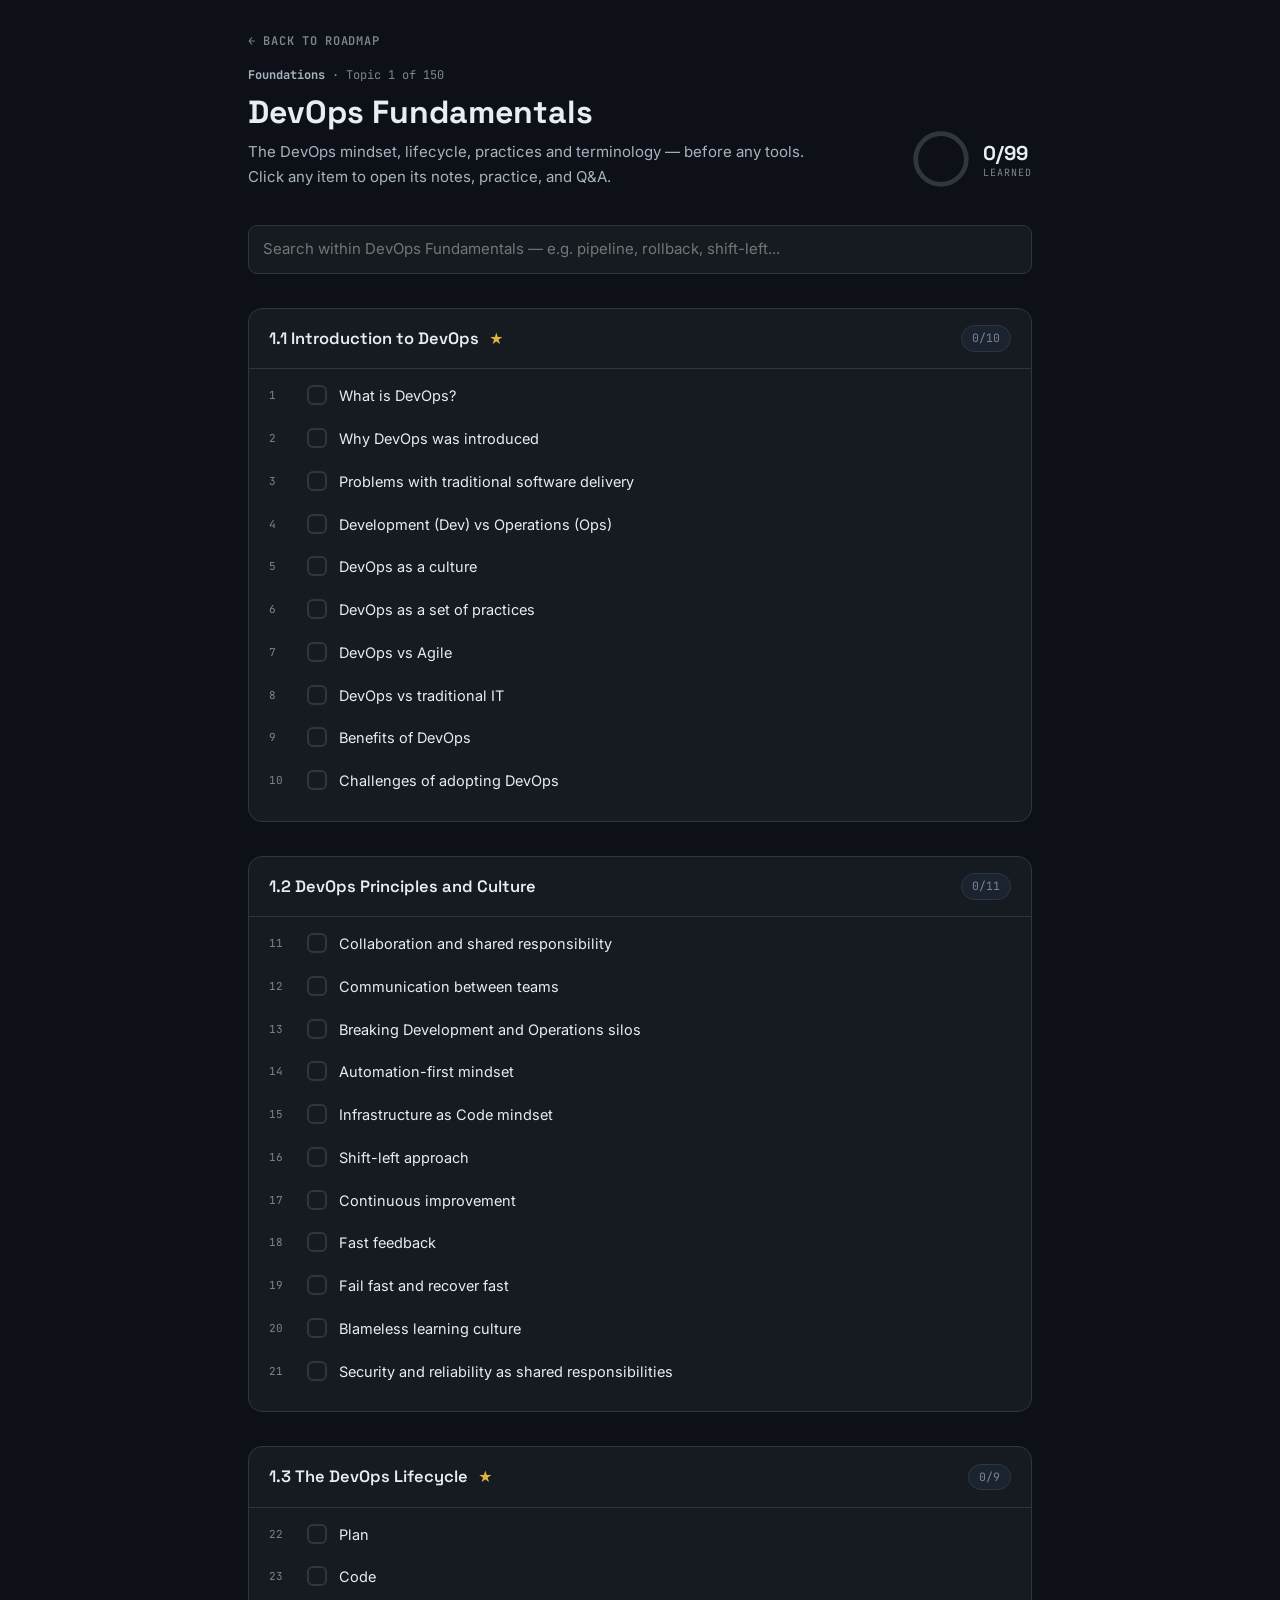
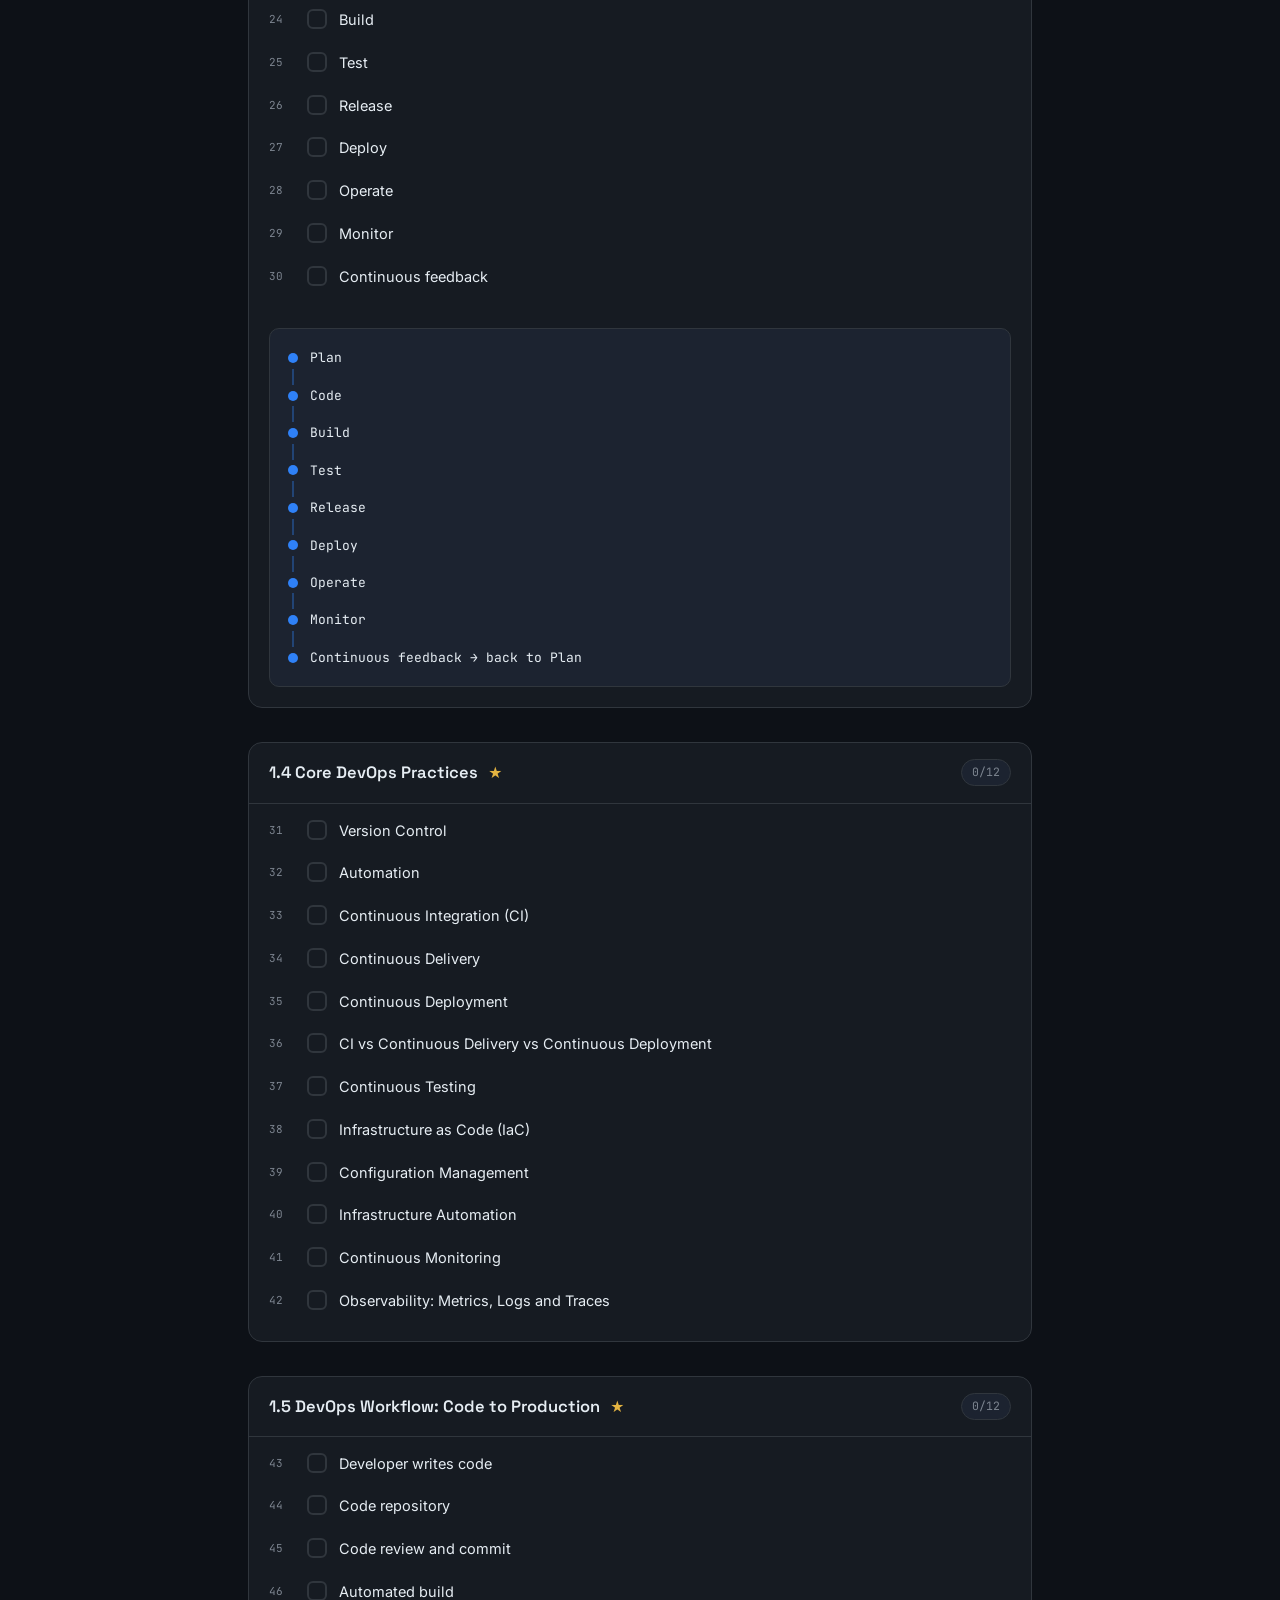
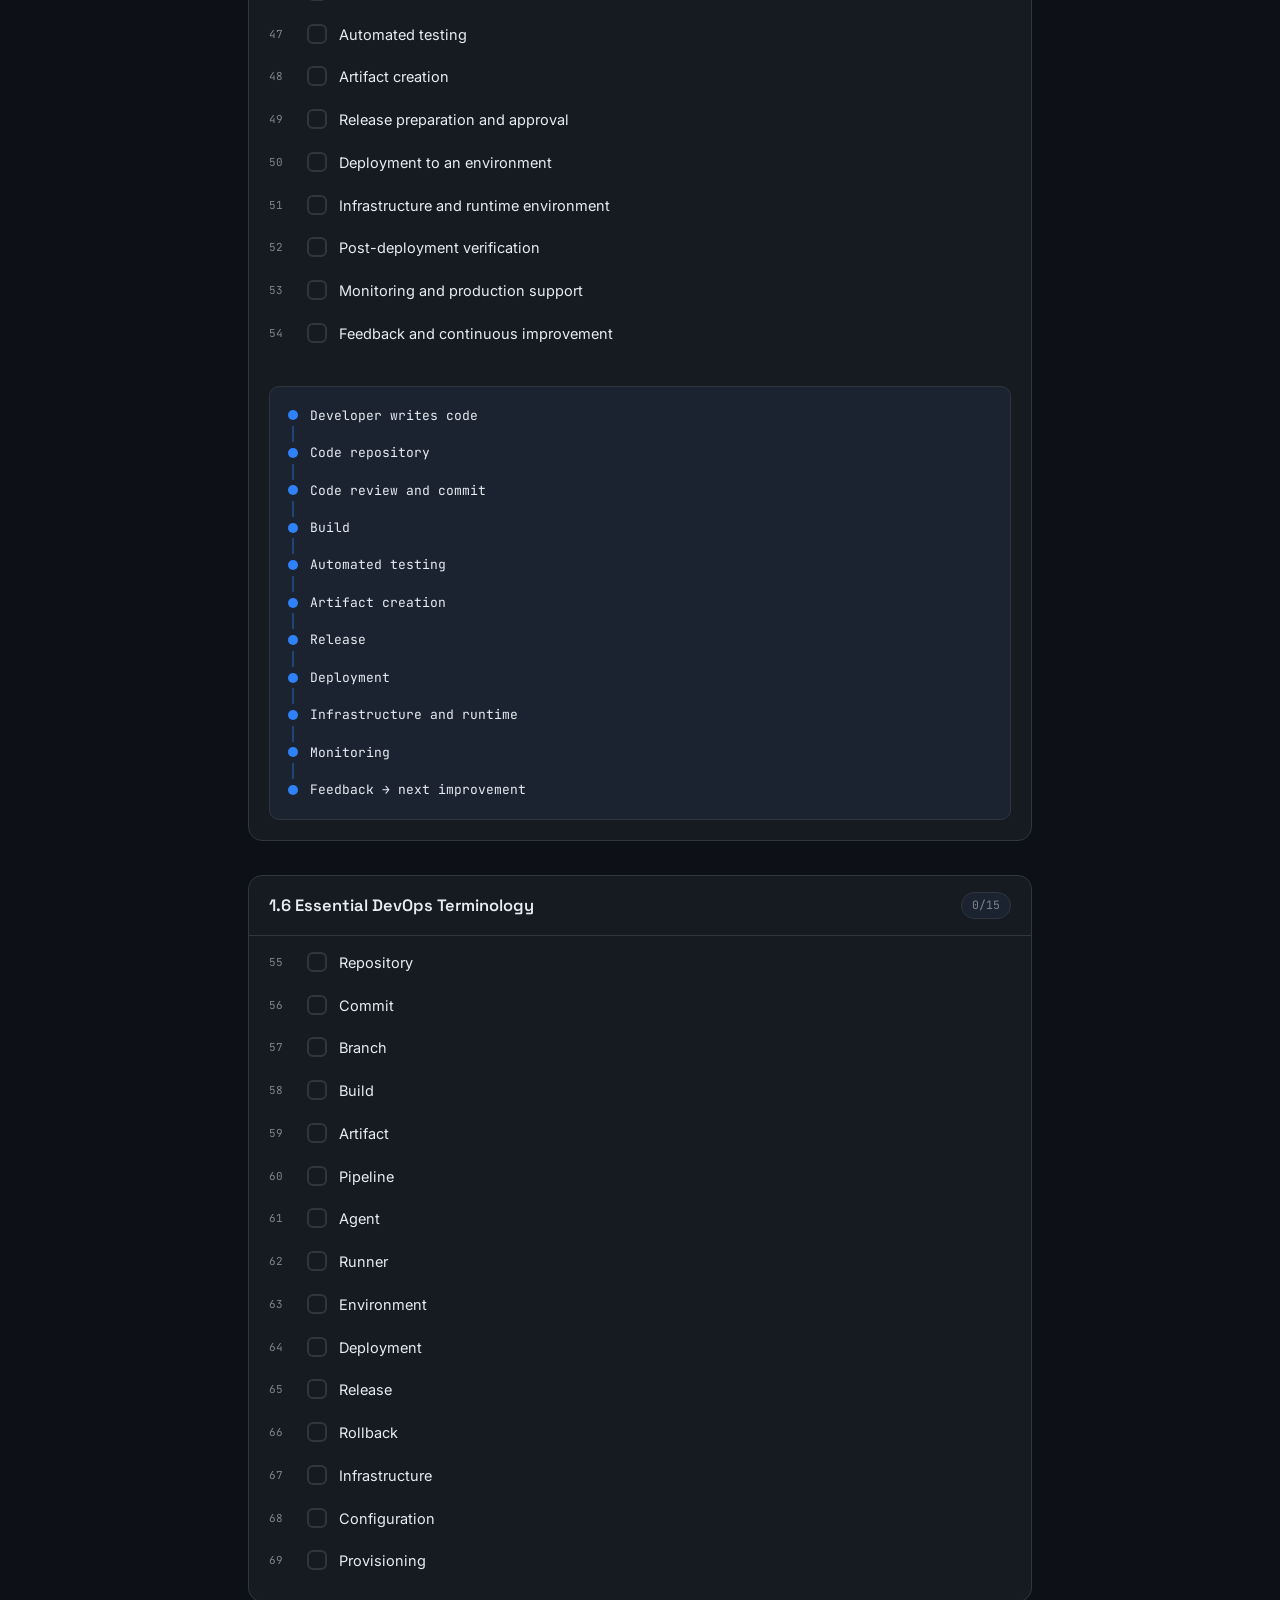
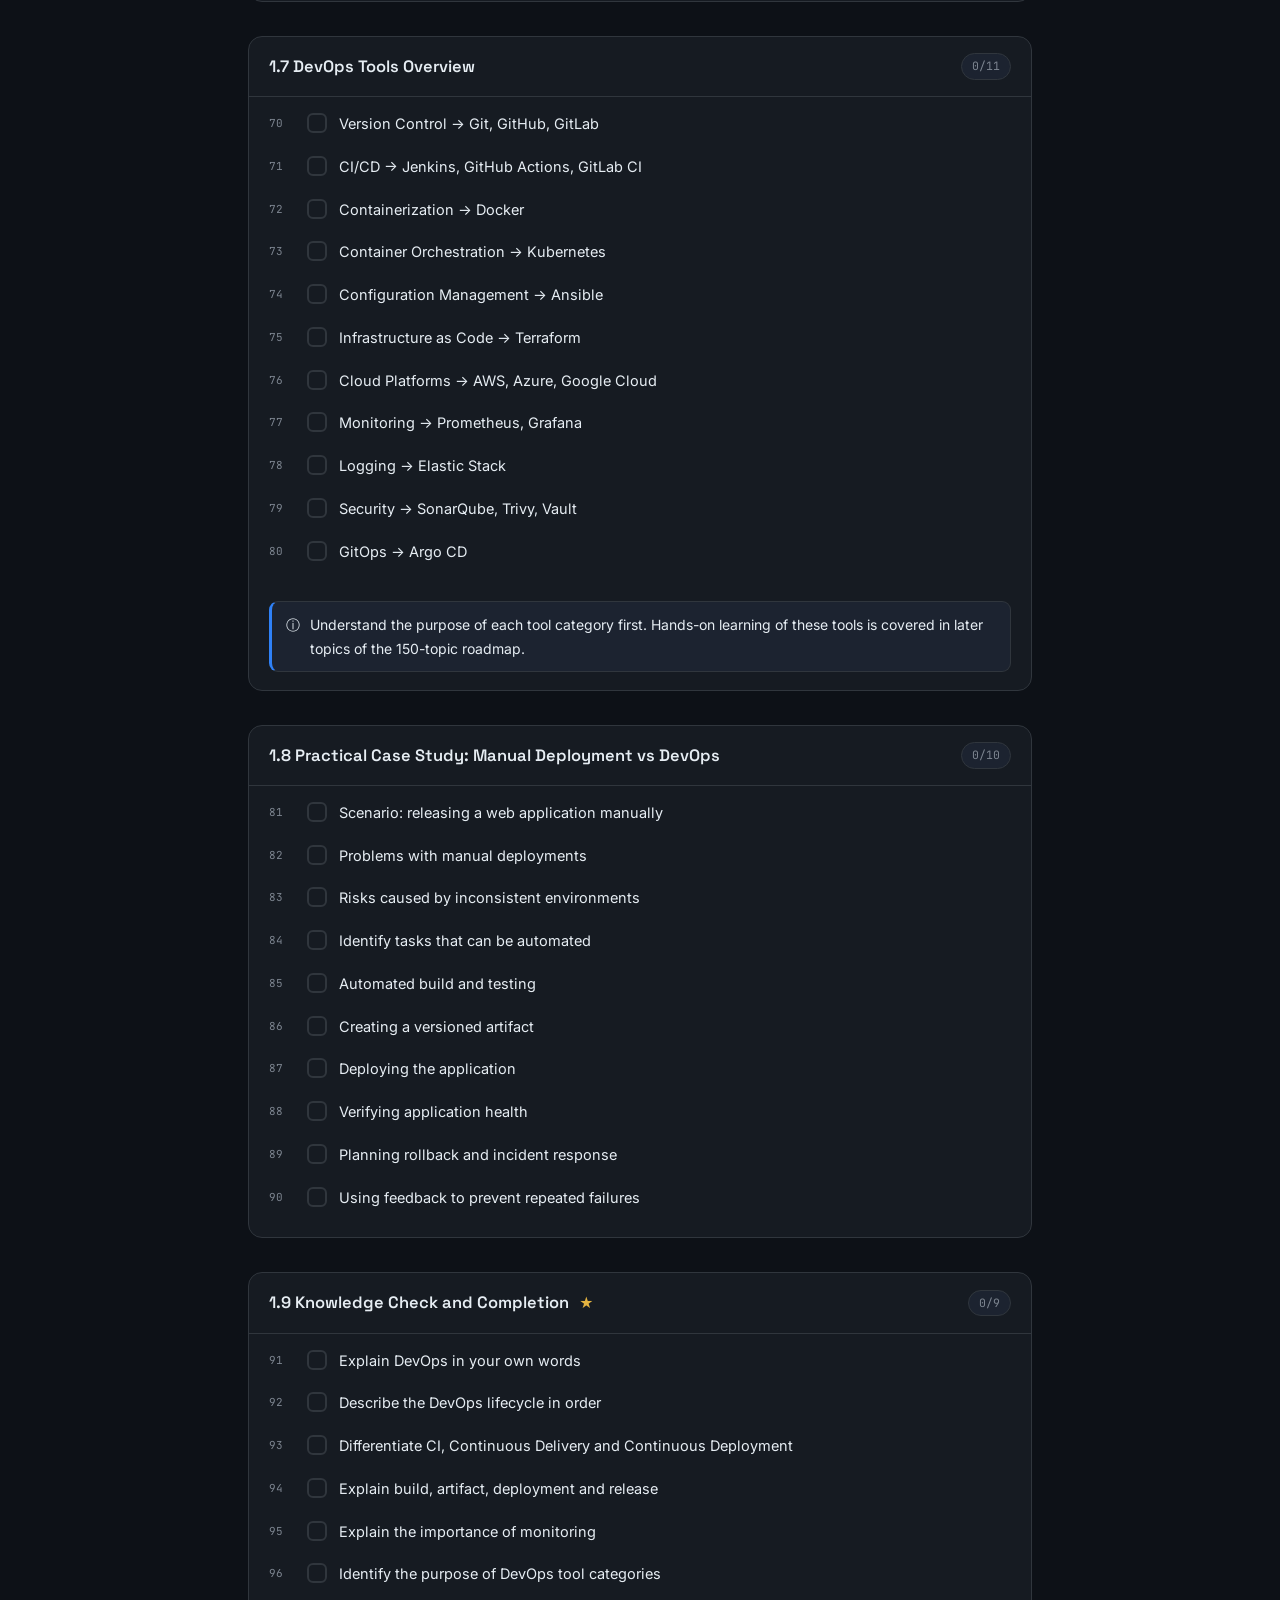
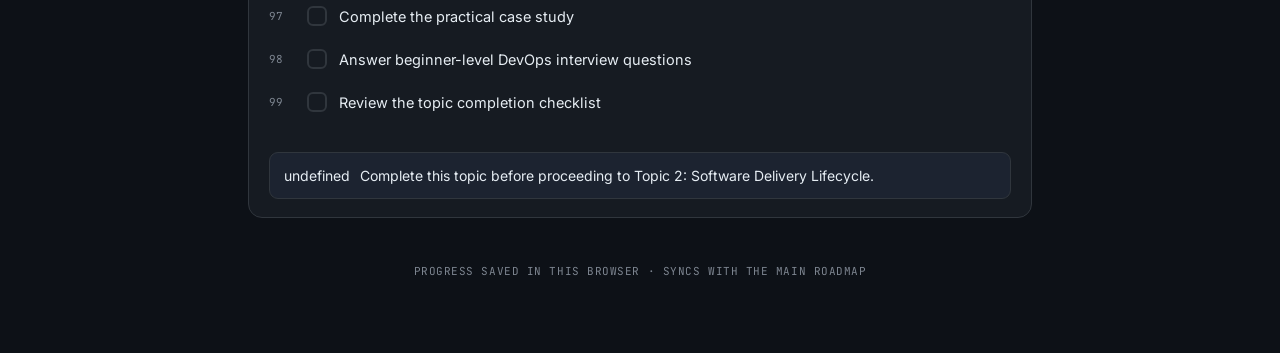
==== topics/001-devops-fundamentals/001-devops-fundamentals.html @ d0e3f4d6 "Intial design of devops" ====
<!DOCTYPE html>
<html lang="en">
<head>
<meta charset="UTF-8" />
<meta name="viewport" content="width=device-width, initial-scale=1.0" />
<title>DevOps Fundamentals — DevOps Roadmap</title>
<link href="https://fonts.googleapis.com/css2?family=Space+Grotesk:wght@500;600;700&family=Inter:wght@400;500;600&family=JetBrains+Mono:wght@400;500;600&display=swap" rel="stylesheet">
<link rel="stylesheet" href="../../assets/style.css">
<style>
  :root{ --ring-color:#2F81F7; --tc:#2F81F7; }
  body{ background:radial-gradient(ellipse 900px 500px at 15% -10%, rgba(47,129,247,0.08), transparent), var(--bg); }
  .hero{display:flex; justify-content:space-between; align-items:flex-end; gap:20px; flex-wrap:wrap; margin-bottom:8px;}
  .section{margin-top:34px; border:1px solid var(--border); border-radius:14px; background:var(--surface); overflow:hidden;}
  .section.hidden{display:none;}
  .section-head{display:flex; align-items:center; gap:10px; padding:16px 20px; border-bottom:1px solid var(--border); flex-wrap:wrap;}
  .section-title{font-family:'Space Grotesk',sans-serif; font-weight:600; font-size:16.5px;}
  .star{color:#E3B341; font-size:14px;}
  .section-count{margin-left:auto; font-family:'JetBrains Mono',monospace; font-size:11.5px; color:var(--text-faint); background:var(--surface-2); border:1px solid var(--border); border-radius:20px; padding:3px 10px;}
  .group-tag{font-family:'JetBrains Mono',monospace; font-size:10.5px; color:#0D1117; background:var(--tc); border-radius:5px; padding:2px 7px; letter-spacing:.05em;}
  .section .note, .section .cmdbox, .section .workflow{margin-left:20px; margin-right:20px;}
  .items{padding:6px 8px 16px;}
  .item{display:flex; align-items:flex-start; gap:12px; padding:9px 12px; border-radius:9px; transition:background .12s;}
  .item:hover{background:var(--surface-2);}
  .check{width:20px; height:20px; border-radius:6px; border:2px solid var(--border); flex-shrink:0; margin-top:1px; display:flex; align-items:center; justify-content:center; font-size:12px; color:var(--bg); cursor:pointer; transition:all .15s;}
  .item.done .check{background:var(--tc); border-color:var(--tc);}
  .item-num{font-family:'JetBrains Mono',monospace; font-size:11px; color:var(--text-faint); flex-shrink:0; width:26px; margin-top:2px;}
  .item-body{flex:1; min-width:0;}
  a.item-text{font-size:14.5px; color:var(--text); transition:color .15s;}
  a.item-text:hover{color:var(--tc);}
  .item.done .item-text{color:var(--text-dim);}
  .item-tags{display:flex; flex-wrap:wrap; gap:6px; margin-top:6px;}
  .item-tag{font-family:'JetBrains Mono',monospace; font-size:10.5px; color:var(--text-faint); background:var(--surface-2); border:1px solid var(--border); border-radius:5px; padding:2px 7px;}
  .opt-tag{font-family:'JetBrains Mono',monospace; font-size:10px; color:var(--text-faint); border:1px solid var(--border); border-radius:5px; padding:1px 6px; margin-left:6px;}
  .item.item-hidden{display:none;}
  .workflow{padding:18px; background:var(--surface-2); border:1px solid var(--border); border-radius:10px; margin-top:14px; margin-bottom:18px;}
  .wf-step{display:flex; align-items:center; gap:12px;}
  .wf-dot{width:10px; height:10px; border-radius:50%; background:var(--tc); flex-shrink:0;}
  .wf-text{font-family:'JetBrains Mono',monospace; font-size:13px;}
  .wf-line{width:2px; height:16px; background:var(--tc); opacity:.35; margin-left:4px;}
</style>
</head>
<body>
<div class="wrap narrow">
  <a class="back" href="../../index.html">&larr; BACK TO ROADMAP</a>
  <p class="crumb"><b>Foundations</b> &middot; Topic 1 of 150</p>
  <div class="hero">
    <div>
      <h1>DevOps Fundamentals</h1>
      <p class="sub">The DevOps mindset, lifecycle, practices and terminology — before any tools. Click any item to open its notes, practice, and Q&amp;A.</p>
    </div>
    <div class="ring-wrap">
      <svg class="ring" width="60" height="60" viewBox="0 0 64 64">
        <circle class="ring-track" cx="32" cy="32" r="27"></circle>
        <circle id="ringFill" class="ring-fill" cx="32" cy="32" r="27"></circle>
      </svg>
      <div><div class="ring-num" id="progressNum">0/110</div><div class="ring-label">LEARNED</div></div>
    </div>
  </div>
  <input class="search" id="search" type="text" placeholder="Search within DevOps Fundamentals — e.g. pipeline, rollback, shift-left..." style="margin-top:28px;" />
  <div id="sections"></div>
  <div class="footer"><span class="footer-note">PROGRESS SAVED IN THIS BROWSER &middot; SYNCS WITH THE MAIN ROADMAP</span></div>
</div>
<script src="../../assets/common.js"></script>
<script>
const TOPIC_ID = 1;                          // = topic number on the main roadmap
const CONTENT_SLUG = '001-devops-fundamentals'; // = content/<slug>.json, used for item.html links
const ITEMS_KEY = deTopicItemsKey(TOPIC_ID);

const SECTIONS = [
  {
    title: "1.1 Introduction to DevOps",
    items: [
      { t: "What is DevOps?" },
      { t: "Why DevOps was introduced" },
      { t: "Problems with traditional software delivery" },
      { t: "Development (Dev) vs Operations (Ops)" },
      { t: "DevOps as a culture" },
      { t: "DevOps as a set of practices" },
      { t: "DevOps vs Agile" },
      { t: "DevOps vs traditional IT" },
      { t: "Benefits of DevOps" },
      { t: "Challenges of adopting DevOps" }
    ],
    important: true
  },
  {
    title: "1.2 DevOps Principles and Culture",
    items: [
      { t: "Collaboration and shared responsibility" },
      { t: "Communication between teams" },
      { t: "Breaking Development and Operations silos" },
      { t: "Automation-first mindset" },
      { t: "Infrastructure as Code mindset" },
      { t: "Shift-left approach" },
      { t: "Continuous improvement" },
      { t: "Fast feedback" },
      { t: "Fail fast and recover fast" },
      { t: "Blameless learning culture" },
      { t: "Security and reliability as shared responsibilities" }
    ]
  },
  {
    title: "1.3 The DevOps Lifecycle",
    items: [
      { t: "Plan" },
      { t: "Code" },
      { t: "Build" },
      { t: "Test" },
      { t: "Release" },
      { t: "Deploy" },
      { t: "Operate" },
      { t: "Monitor" },
      { t: "Continuous feedback" }
    ],
    important: true,
    workflow: [
      "Plan",
      "Code",
      "Build",
      "Test",
      "Release",
      "Deploy",
      "Operate",
      "Monitor",
      "Continuous feedback → back to Plan"
    ]
  },
  {
    title: "1.4 Core DevOps Practices",
    items: [
      { t: "Version Control" },
      { t: "Automation" },
      { t: "Continuous Integration (CI)" },
      { t: "Continuous Delivery" },
      { t: "Continuous Deployment" },
      { t: "CI vs Continuous Delivery vs Continuous Deployment" },
      { t: "Continuous Testing" },
      { t: "Infrastructure as Code (IaC)" },
      { t: "Configuration Management" },
      { t: "Infrastructure Automation" },
      { t: "Continuous Monitoring" },
      { t: "Observability: Metrics, Logs and Traces" }
    ],
    important: true
  },
  {
    title: "1.5 DevOps Workflow: Code to Production",
    items: [
      { t: "Developer writes code" },
      { t: "Code repository" },
      { t: "Code review and commit" },
      { t: "Automated build" },
      { t: "Automated testing" },
      { t: "Artifact creation" },
      { t: "Release preparation and approval" },
      { t: "Deployment to an environment" },
      { t: "Infrastructure and runtime environment" },
      { t: "Post-deployment verification" },
      { t: "Monitoring and production support" },
      { t: "Feedback and continuous improvement" }
    ],
    important: true,
    workflow: [
      "Developer writes code",
      "Code repository",
      "Code review and commit",
      "Build",
      "Automated testing",
      "Artifact creation",
      "Release",
      "Deployment",
      "Infrastructure and runtime",
      "Monitoring",
      "Feedback → next improvement"
    ]
  },
  {
    title: "1.6 Essential DevOps Terminology",
    items: [
      { t: "Repository" },
      { t: "Commit" },
      { t: "Branch" },
      { t: "Build" },
      { t: "Artifact" },
      { t: "Pipeline" },
      { t: "Agent" },
      { t: "Runner" },
      { t: "Environment" },
      { t: "Deployment" },
      { t: "Release" },
      { t: "Rollback" },
      { t: "Infrastructure" },
      { t: "Configuration" },
      { t: "Provisioning" }
    ]
  },
  {
    title: "1.7 DevOps Tools Overview",
    items: [
      { t: "Version Control → Git, GitHub, GitLab" },
      { t: "CI/CD → Jenkins, GitHub Actions, GitLab CI" },
      { t: "Containerization → Docker" },
      { t: "Container Orchestration → Kubernetes" },
      { t: "Configuration Management → Ansible" },
      { t: "Infrastructure as Code → Terraform" },
      { t: "Cloud Platforms → AWS, Azure, Google Cloud" },
      { t: "Monitoring → Prometheus, Grafana" },
      { t: "Logging → Elastic Stack" },
      { t: "Security → SonarQube, Trivy, Vault" },
      { t: "GitOps → Argo CD" }
    ],
    note: {
      type: "info",
      text: "Understand the purpose of each tool category first. Hands-on learning of these tools is covered in later topics of the 150-topic roadmap."
    }
  },
  {
    title: "1.8 Practical Case Study: Manual Deployment vs DevOps",
    items: [
      { t: "Scenario: releasing a web application manually" },
      { t: "Problems with manual deployments" },
      { t: "Risks caused by inconsistent environments" },
      { t: "Identify tasks that can be automated" },
      { t: "Automated build and testing" },
      { t: "Creating a versioned artifact" },
      { t: "Deploying the application" },
      { t: "Verifying application health" },
      { t: "Planning rollback and incident response" },
      { t: "Using feedback to prevent repeated failures" }
    ]
  },
  {
    title: "1.9 Knowledge Check and Completion",
    items: [
      { t: "Explain DevOps in your own words" },
      { t: "Describe the DevOps lifecycle in order" },
      { t: "Differentiate CI, Continuous Delivery and Continuous Deployment" },
      { t: "Explain build, artifact, deployment and release" },
      { t: "Explain the importance of monitoring" },
      { t: "Identify the purpose of DevOps tool categories" },
      { t: "Complete the practical case study" },
      { t: "Answer beginner-level DevOps interview questions" },
      { t: "Review the topic completion checklist" }
    ],
    important: true,
    note: {
      type: "success",
      text: "Complete this topic before proceeding to Topic 2: Software Delivery Lifecycle."
    }
  }
];

// global sequential numbering — this n is what item.html?n= and content JSON "n" refer to
let counter = 0;
SECTIONS.forEach(sec => sec.items.forEach(it => { counter++; it.n = counter; }));
const TOTAL = counter;

let progress = deReadStore(ITEMS_KEY);
let query = '';
const NOTE_ICON = {info:'\u24D8', practice:'\u2605', warning:'\u26A0'};

function render(){
  const root = document.getElementById('sections');
  root.innerHTML = '';
  const q = query.trim().toLowerCase();
  SECTIONS.forEach(sec=>{
    const doneCount = sec.items.filter(it=>progress[it.n]).length;
    const match = it => !q || it.t.toLowerCase().includes(q) || (it.tags||[]).some(tg=>tg.toLowerCase().includes(q));
    const secEl = document.createElement('div');
    secEl.className = 'section' + (sec.items.some(match) ? '' : ' hidden');
    secEl.innerHTML = `<div class="section-head">
        <span class="section-title">${sec.title}</span>
        ${sec.important ? '<span class="star" title="Very important">&#9733;</span>' : ''}
        ${sec.group ? `<span class="group-tag">${sec.group}</span>` : ''}
        <span class="section-count">${doneCount}/${sec.items.length}</span></div>`;
    if(sec.intro) secEl.innerHTML += `<div class="note note-${sec.intro.type}"><span>${NOTE_ICON[sec.intro.type]}</span><span>${sec.intro.text}</span></div>`;
    const wrap = document.createElement('div'); wrap.className = 'items';
    sec.items.forEach(it=>{
      const isDone = !!progress[it.n];
      const row = document.createElement('div');
      row.className = 'item' + (isDone?' done':'') + (match(it)?'':' item-hidden');
      row.innerHTML = `<span class="item-num">${it.n}</span>
        <span class="check" data-n="${it.n}">${isDone?'\u2713':''}</span>
        <span class="item-body">
          <a class="item-text" href="../../item.html?topic=${CONTENT_SLUG}&n=${it.n}">${it.t}${it.optional?'<span class="opt-tag">optional</span>':''}<span class="item-arrow">&rarr;</span></a>
          ${it.tags ? `<div class="item-tags">${it.tags.map(tg=>`<span class="item-tag">${tg}</span>`).join('')}</div>` : ''}
        </span>`;
      row.querySelector('.check').addEventListener('click', ()=>toggleItem(it.n));
      wrap.appendChild(row);
    });
    secEl.appendChild(wrap);
    if(sec.commands){
      const box = document.createElement('div'); box.className = 'cmdbox';
      box.innerHTML = `<div class="cmdbox-head"><span class="cmdbox-label">Commands</span><button class="copy-btn">Copy</button></div><pre>${sec.commands.join('\n')}</pre>`;
      box.querySelector('.copy-btn').addEventListener('click', e=>{
        navigator.clipboard.writeText(sec.commands.join('\n')).then(()=>{ e.target.textContent='Copied'; setTimeout(()=>e.target.textContent='Copy',1400); }).catch(()=>{});
      });
      secEl.appendChild(box);
    }
    if(sec.workflow){
      const wf = document.createElement('div'); wf.className = 'workflow';
      wf.innerHTML = sec.workflow.map((s,i)=>`<div class="wf-step"><span class="wf-dot"></span><span class="wf-text">${s}</span></div>${i<sec.workflow.length-1?'<div class="wf-line"></div>':''}`).join('');
      secEl.appendChild(wf);
    }
    if(sec.note){
      const n = document.createElement('div'); n.className = `note note-${sec.note.type}`;
      n.innerHTML = `<span>${NOTE_ICON[sec.note.type]}</span><span>${sec.note.text}</span>`;
      n.style.marginBottom = '18px'; secEl.appendChild(n);
    } else secEl.style.paddingBottom = '2px';
    root.appendChild(secEl);
  });
  updateRing();
}
function updateRing(){
  const done = Object.keys(progress).filter(k=>progress[k]).length;
  document.getElementById('progressNum').textContent = `${done}/${TOTAL}`;
  deUpdateRing(document.getElementById('ringFill'), done, TOTAL);
}
function toggleItem(n){
  if(progress[n]) delete progress[n]; else progress[n] = true;
  deWriteStore(ITEMS_KEY, progress);
  deSyncTopicToRoadmap(TOPIC_ID, TOTAL);
  render();
}
document.getElementById('search').addEventListener('input', e=>{ query = e.target.value; render(); });
// refresh when coming back from an item page
window.addEventListener('focus', ()=>{ progress = deReadStore(ITEMS_KEY); render(); });
window.addEventListener('pageshow', ()=>{ progress = deReadStore(ITEMS_KEY); render(); });
render();
</script>
</body>
</html>
---- assets/style.css ----
:root{--bg:#0d1117;--surface:#161b22;--surface-2:#1c2330;--border:#30363d;--text:#e6edf3;--text-dim:#a8b3c0;--text-faint:#7d8590;--accent:#2f81f7;--ok:#3fb950;--ring-color:#2f81f7;--mono:'JetBrains Mono',ui-monospace,Consolas,monospace;--head:'Space Grotesk',system-ui,sans-serif}
*{box-sizing:border-box}
body{margin:0;background:var(--bg);color:var(--text);font:15px/1.65 Inter,system-ui,-apple-system,"Segoe UI",sans-serif}
a{color:var(--accent);text-decoration:none}
a:focus-visible,button:focus-visible,input:focus-visible{outline:2px solid var(--accent);outline-offset:2px}
.wrap{max-width:1000px;margin:0 auto;padding:28px 18px 70px}.wrap.narrow{max-width:820px}
.back{font:600 12px var(--mono);letter-spacing:.06em;color:var(--text-faint)}.back:hover{color:var(--text)}
.crumb{font:12px var(--mono);color:var(--text-faint);margin:14px 0 6px}.crumb b{color:var(--text-dim)}
h1{font:700 2rem var(--head);margin:.1em 0 .25em}
h3{font:600 1.1rem var(--head);margin:1.8em 0 .5em}
.sub{color:var(--text-dim);max-width:560px;margin:0}.muted{color:var(--text-dim)}
.ring-wrap{display:flex;align-items:center;gap:12px}.ring{transform:rotate(-90deg)}
.ring-track{fill:none;stroke:var(--border);stroke-width:5}
.ring-fill{fill:none;stroke:var(--ring-color);stroke-width:5;stroke-linecap:round;transition:stroke-dashoffset .4s}
.ring-num{font:700 20px var(--head)}.ring-label{font:10px var(--mono);letter-spacing:.1em;color:var(--text-faint)}
.search,.tools input{width:100%;font:inherit;padding:11px 14px;border-radius:9px;border:1px solid var(--border);background:var(--surface);color:var(--text)}
.note{display:flex;gap:10px;padding:11px 14px;border-radius:9px;border:1px solid var(--border);background:var(--surface-2);margin-top:12px;font-size:14px}
.note-info{border-left:3px solid var(--accent)}.note-practice{border-left:3px solid #e3b341}.note-warning{border-left:3px solid #f85149}
.cmdbox{margin-top:14px;margin-bottom:18px;border:1px solid var(--border);border-radius:10px;overflow:hidden}
.cmdbox-head{display:flex;justify-content:space-between;align-items:center;padding:7px 12px;background:var(--surface-2)}
.cmdbox-label{font:11px var(--mono);letter-spacing:.08em;text-transform:uppercase;color:var(--text-faint)}
.cmdbox pre{margin:0;padding:12px 14px;overflow-x:auto;font:13px var(--mono);background:#0a0e13}
.copy-btn,button,.btn{font:inherit;cursor:pointer;padding:6px 14px;border-radius:6px;border:1px solid var(--border);background:var(--surface);color:var(--text)}
.copy-btn{font-size:12px;padding:3px 10px}
button.primary{background:#238636;border-color:#2ea043;color:#fff;padding:9px 18px}
button.primary.is-done{background:var(--surface);border-color:var(--ok);color:var(--ok)}
.btn{display:inline-block;color:var(--text)}.btn[hidden]{display:none}
.footer{margin-top:40px;text-align:center}.footer-note{font:11px var(--mono);color:var(--text-faint);letter-spacing:.05em}
.item-arrow{opacity:0;margin-left:6px;transition:opacity .15s}.item:hover .item-arrow{opacity:1}
/* item page content */
.item-page h2{font:600 1.15rem var(--head);margin:2em 0 .6em;padding-bottom:.35em;border-bottom:1px solid var(--border)}
.panel{background:var(--surface);border:1px solid var(--border);border-radius:12px;padding:6px 20px 18px}
.definition-box{border-left:3px solid var(--accent);background:var(--surface-2);padding:12px 16px;border-radius:0 9px 9px 0;margin:14px 0}
.diagram,.code-block{margin:14px 0;border:1px solid var(--border);border-radius:9px;background:#0a0e13;overflow-x:auto}
.diagram pre,.code-block pre{margin:0;padding:14px 16px;font:13px/1.55 var(--mono)}
.diagram{border-style:dashed}
code{font:.9em var(--mono);background:var(--surface-2);padding:1px 5px;border-radius:4px}
pre code{background:none;padding:0}
table{border-collapse:collapse;display:block;overflow-x:auto;margin:14px 0;max-width:100%}
th,td{border:1px solid var(--border);padding:8px 12px;text-align:left;vertical-align:top}th{background:var(--surface-2)}
.practice-note{margin:16px 0 6px}
.qa{padding:12px 0;border-bottom:1px solid var(--border)}.qa:last-child{border:0}
.qa .q{font-weight:600}.qa .a{color:var(--text-dim);margin-top:4px}
.nav{display:flex;gap:10px;flex-wrap:wrap;margin-top:32px;align-items:center}
/* line map (index) */
.hero small{color:var(--text-faint);letter-spacing:.04em;font-family:var(--mono)}
.score{display:flex;align-items:center;gap:14px;margin:18px 0}.score b{font:700 1.6rem var(--head)}.score .bar{flex:1}
.bar{height:8px;background:var(--border);border-radius:4px;overflow:hidden}.bar>i{display:block;height:100%;background:var(--ok);width:0;transition:width .4s}
.tools{display:flex;gap:8px;flex-wrap:wrap;align-items:center;margin:14px 0}.tools input{flex:1;min-width:180px}.tools button.on{border-color:var(--accent);color:var(--accent)}
.line{margin:30px 0}.line h2{margin:0 0 6px;display:flex;align-items:center;gap:10px;font:600 1.1rem var(--head)}
.line .badge{background:var(--c);color:#0d1117;border-radius:12px;padding:1px 10px;font-size:.78rem;font-weight:700}
.stops{position:relative;list-style:none;margin:0;padding:0}
.stops::before{content:"";position:absolute;left:9px;top:14px;bottom:14px;width:6px;background:var(--c);border-radius:3px}
.stop{position:relative;padding:5px 0 5px 40px}
.stop::before{content:"";position:absolute;left:3px;top:50%;margin-top:-9px;width:18px;height:18px;border-radius:50%;background:var(--bg);border:4px solid var(--c)}
.stop.done::before{background:var(--c)}
.row2{display:flex;justify-content:space-between;gap:12px;padding:8px 12px;border:1px solid transparent;border-radius:8px;color:var(--text)}
a.row2:hover{background:var(--surface);border-color:var(--border)}
.stop.soon .row2{color:var(--text-faint)}.meta{color:var(--text-faint);font-size:.85rem;white-space:nowrap}
.empty{color:var(--text-faint);padding:24px 0}
.foot{display:flex;justify-content:space-between;gap:12px;flex-wrap:wrap;margin-top:40px;color:var(--text-faint);font-size:.85rem}
:root{--bg:#0d1117;--surface:#161b22;--surface-2:#1c2330;--border:#30363d;--text:#e6edf3;--text-dim:#a8b3c0;--text-faint:#7d8590;--accent:#2f81f7;--ok:#3fb950;--ring-color:#2f81f7;--mono:'JetBrains Mono',ui-monospace,Consolas,monospace;--head:'Space Grotesk',system-ui,sans-serif}
*{box-sizing:border-box}
body{margin:0;background:var(--bg);color:var(--text);font:15px/1.65 Inter,system-ui,-apple-system,"Segoe UI",sans-serif}
a{color:var(--accent);text-decoration:none}
a:focus-visible,button:focus-visible,input:focus-visible{outline:2px solid var(--accent);outline-offset:2px}
.wrap{max-width:1000px;margin:0 auto;padding:28px 18px 70px}.wrap.narrow{max-width:820px}
.back{font:600 12px var(--mono);letter-spacing:.06em;color:var(--text-faint)}.back:hover{color:var(--text)}
.crumb{font:12px var(--mono);color:var(--text-faint);margin:14px 0 6px}.crumb b{color:var(--text-dim)}
h1{font:700 2rem var(--head);margin:.1em 0 .25em}
h3{font:600 1.1rem var(--head);margin:1.8em 0 .5em}
.sub{color:var(--text-dim);max-width:560px;margin:0}.muted{color:var(--text-dim)}
.ring-wrap{display:flex;align-items:center;gap:12px}.ring{transform:rotate(-90deg)}
.ring-track{fill:none;stroke:var(--border);stroke-width:5}
.ring-fill{fill:none;stroke:var(--ring-color);stroke-width:5;stroke-linecap:round;transition:stroke-dashoffset .4s}
.ring-num{font:700 20px var(--head)}.ring-label{font:10px var(--mono);letter-spacing:.1em;color:var(--text-faint)}
.search,.tools input{width:100%;font:inherit;padding:11px 14px;border-radius:9px;border:1px solid var(--border);background:var(--surface);color:var(--text)}
.note{display:flex;gap:10px;padding:11px 14px;border-radius:9px;border:1px solid var(--border);background:var(--surface-2);margin-top:12px;font-size:14px}
.note-info{border-left:3px solid var(--accent)}.note-practice{border-left:3px solid #e3b341}.note-warning{border-left:3px solid #f85149}
.cmdbox{margin-top:14px;margin-bottom:18px;border:1px solid var(--border);border-radius:10px;overflow:hidden}
.cmdbox-head{display:flex;justify-content:space-between;align-items:center;padding:7px 12px;background:var(--surface-2)}
.cmdbox-label{font:11px var(--mono);letter-spacing:.08em;text-transform:uppercase;color:var(--text-faint)}
.cmdbox pre{margin:0;padding:12px 14px;overflow-x:auto;font:13px var(--mono);background:#0a0e13}
.copy-btn,button,.btn{font:inherit;cursor:pointer;padding:6px 14px;border-radius:6px;border:1px solid var(--border);background:var(--surface);color:var(--text)}
.copy-btn{font-size:12px;padding:3px 10px}
button.primary{background:#238636;border-color:#2ea043;color:#fff;padding:9px 18px}
button.primary.is-done{background:var(--surface);border-color:var(--ok);color:var(--ok)}
.btn{display:inline-block;color:var(--text)}.btn[hidden]{display:none}
.footer{margin-top:40px;text-align:center}.footer-note{font:11px var(--mono);color:var(--text-faint);letter-spacing:.05em}
.item-arrow{opacity:0;margin-left:6px;transition:opacity .15s}.item:hover .item-arrow{opacity:1}
/* item page content */
.item-page h2{font:600 1.15rem var(--head);margin:2em 0 .6em;padding-bottom:.35em;border-bottom:1px solid var(--border)}
.panel{background:var(--surface);border:1px solid var(--border);border-radius:12px;padding:6px 20px 18px}
.definition-box{border-left:3px solid var(--accent);background:var(--surface-2);padding:12px 16px;border-radius:0 9px 9px 0;margin:14px 0}
.diagram,.code-block{margin:14px 0;border:1px solid var(--border);border-radius:9px;background:#0a0e13;overflow-x:auto}
.diagram pre,.code-block pre{margin:0;padding:14px 16px;font:13px/1.55 var(--mono)}
.diagram{border-style:dashed}
code{font:.9em var(--mono);background:var(--surface-2);padding:1px 5px;border-radius:4px}
pre code{background:none;padding:0}
table{border-collapse:collapse;display:block;overflow-x:auto;margin:14px 0;max-width:100%}
th,td{border:1px solid var(--border);padding:8px 12px;text-align:left;vertical-align:top}th{background:var(--surface-2)}
.practice-note{margin:16px 0 6px}
.qa{padding:12px 0;border-bottom:1px solid var(--border)}.qa:last-child{border:0}
.qa .q{font-weight:600}.qa .a{color:var(--text-dim);margin-top:4px}
.nav{display:flex;gap:10px;flex-wrap:wrap;margin-top:32px;align-items:center}
/* line map (index) */
.hero small{color:var(--text-faint);letter-spacing:.04em;font-family:var(--mono)}
.score{display:flex;align-items:center;gap:14px;margin:18px 0}.score b{font:700 1.6rem var(--head)}.score .bar{flex:1}
.bar{height:8px;background:var(--border);border-radius:4px;overflow:hidden}.bar>i{display:block;height:100%;background:var(--ok);width:0;transition:width .4s}
.tools{display:flex;gap:8px;flex-wrap:wrap;align-items:center;margin:14px 0}.tools input{flex:1;min-width:180px}.tools button.on{border-color:var(--accent);color:var(--accent)}
.line{margin:30px 0}.line h2{margin:0 0 6px;display:flex;align-items:center;gap:10px;font:600 1.1rem var(--head)}
.line .badge{background:var(--c);color:#0d1117;border-radius:12px;padding:1px 10px;font-size:.78rem;font-weight:700}
.stops{position:relative;list-style:none;margin:0;padding:0}
.stops::before{content:"";position:absolute;left:9px;top:14px;bottom:14px;width:6px;background:var(--c);border-radius:3px}
.stop{position:relative;padding:5px 0 5px 40px}
.stop::before{content:"";position:absolute;left:3px;top:50%;margin-top:-9px;width:18px;height:18px;border-radius:50%;background:var(--bg);border:4px solid var(--c)}
.stop.done::before{background:var(--c)}
.row2{display:flex;justify-content:space-between;gap:12px;padding:8px 12px;border:1px solid transparent;border-radius:8px;color:var(--text)}
a.row2:hover{background:var(--surface);border-color:var(--border)}
.stop.soon .row2{color:var(--text-faint)}.meta{color:var(--text-faint);font-size:.85rem;white-space:nowrap}
.empty{color:var(--text-faint);padding:24px 0}
.foot{display:flex;justify-content:space-between;gap:12px;flex-wrap:wrap;margin-top:40px;color:var(--text-faint);font-size:.85rem}

/* item page extras */
.explanation ul,.explanation ol,.definition-box ol{margin:8px 0 14px;padding-left:22px}
.explanation li,.definition-box li{margin:5px 0}
.practice-note{font:600 12px var(--mono);letter-spacing:.06em;text-transform:uppercase;color:#7ee787;margin:26px 0 10px}
#practiceList>.practice-note:first-child{margin-top:0}
#practiceList .definition-box{margin:0 0 10px}
#practiceList .practice-list{margin-bottom:6px}
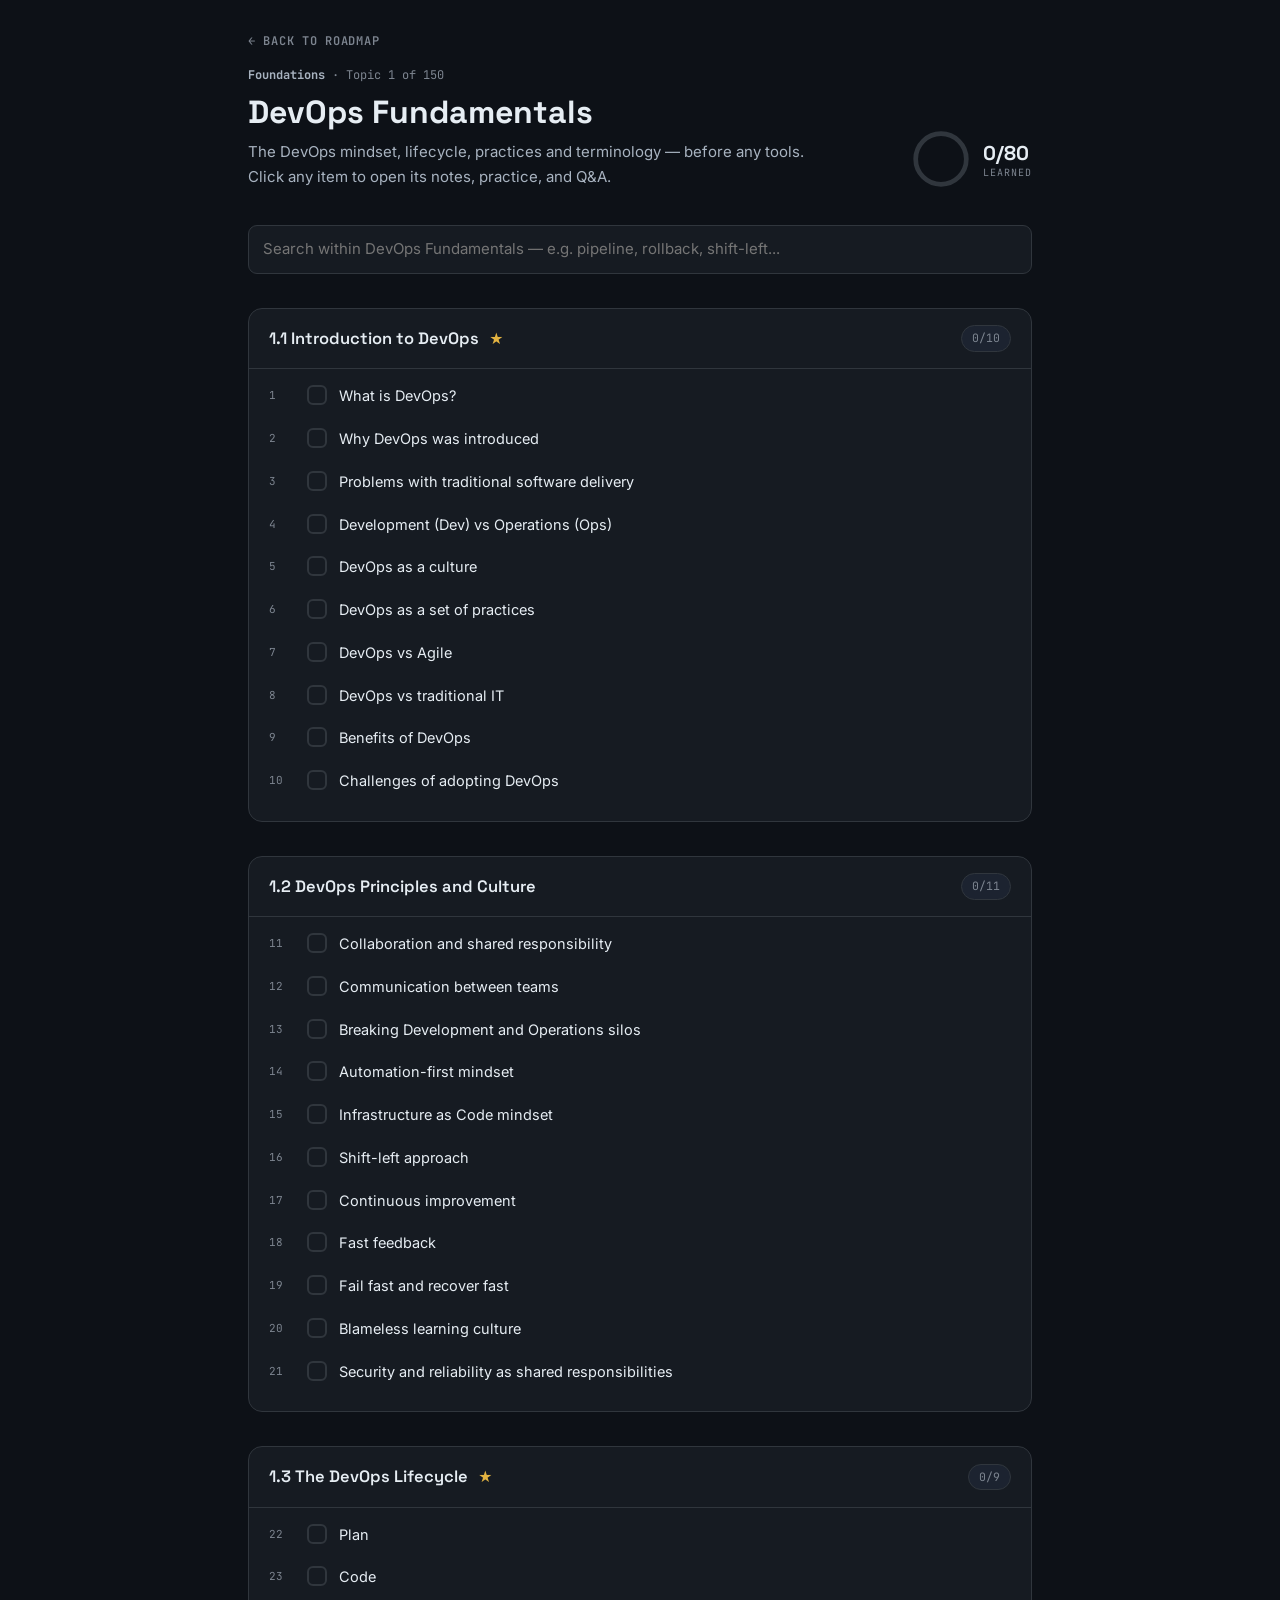
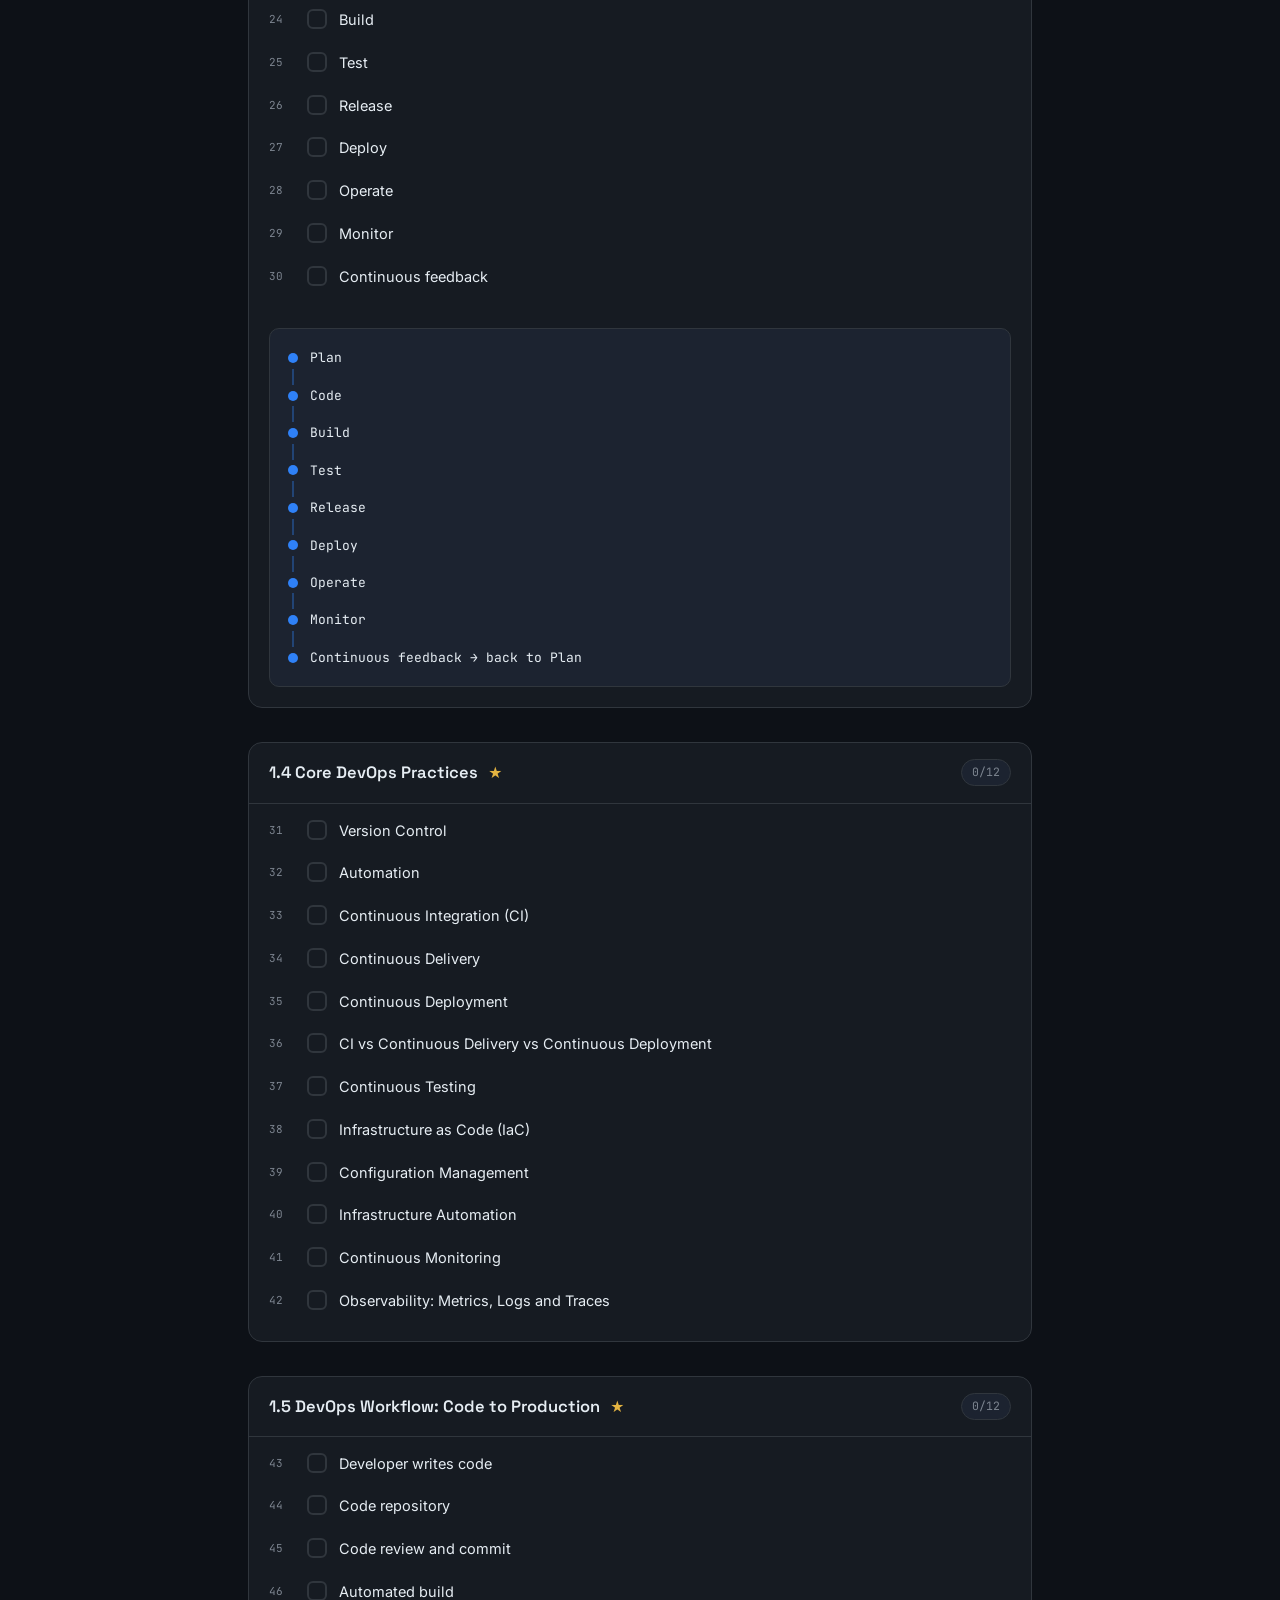
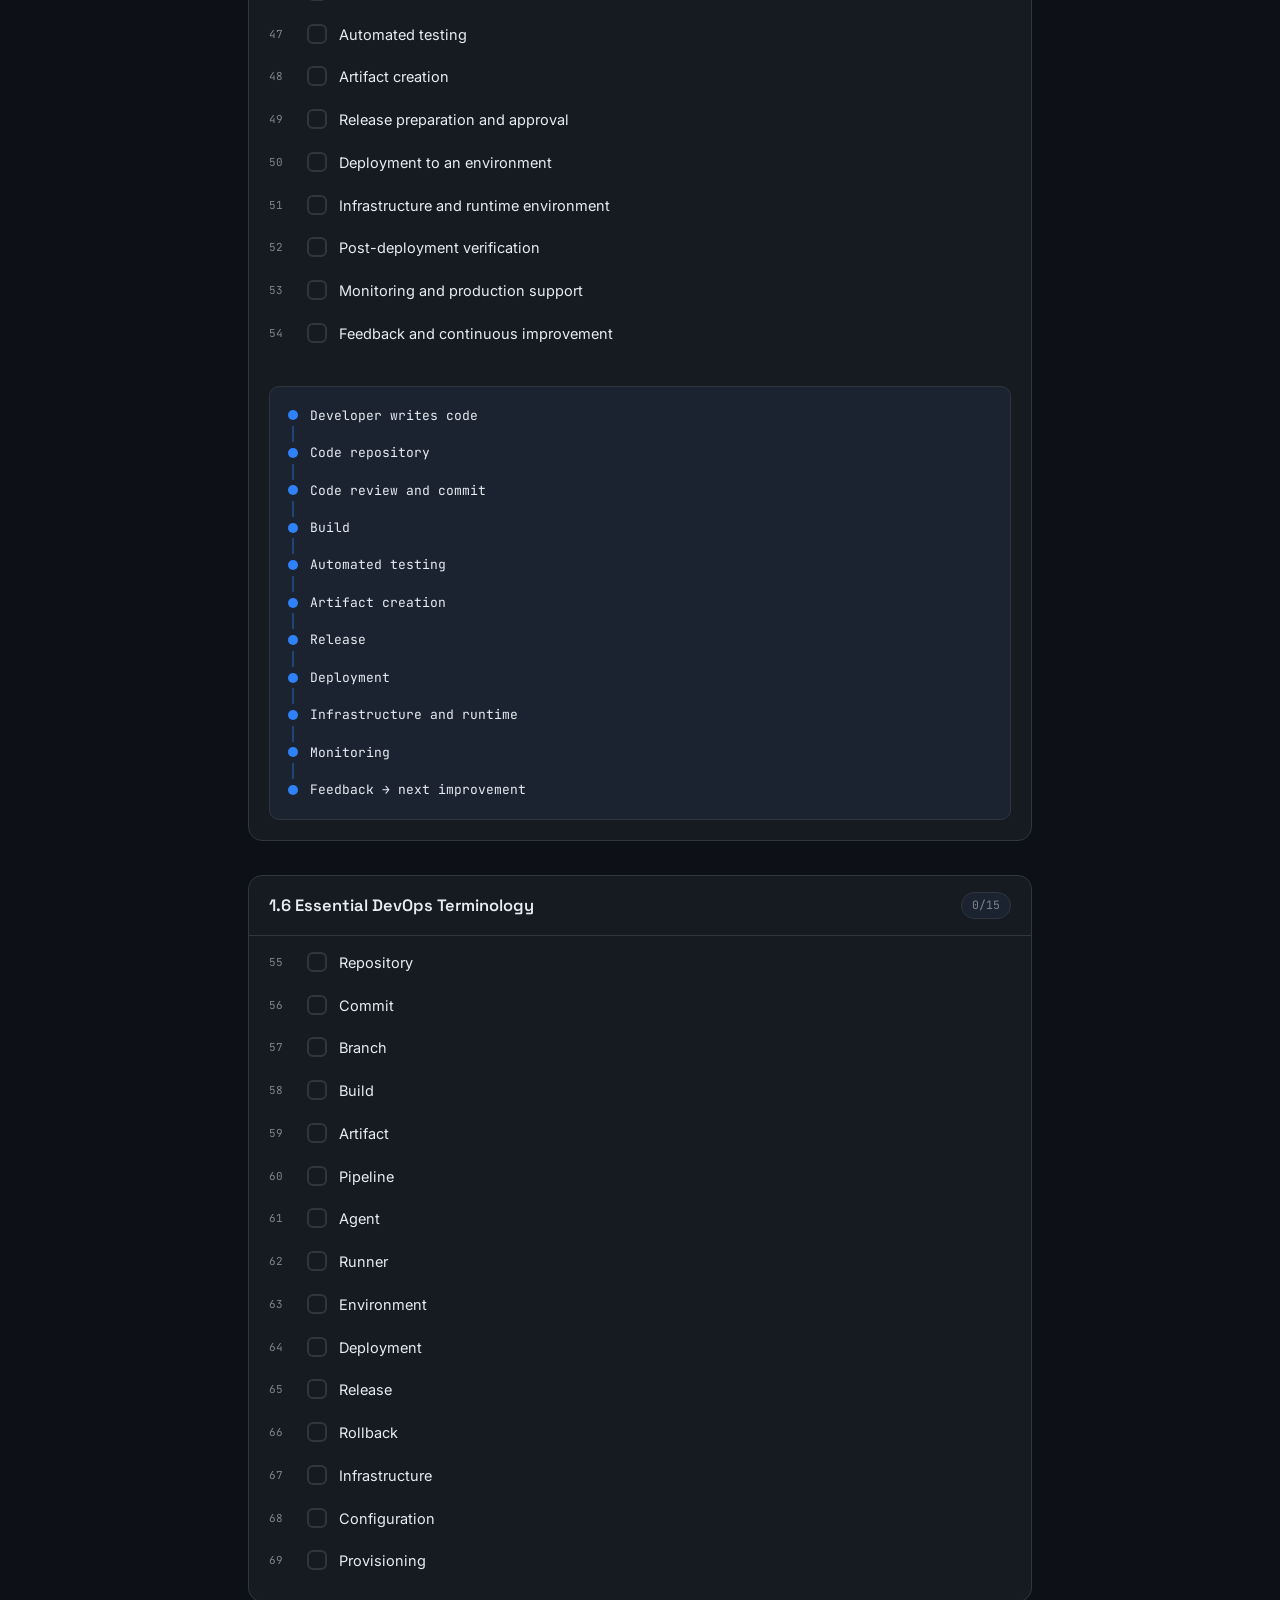
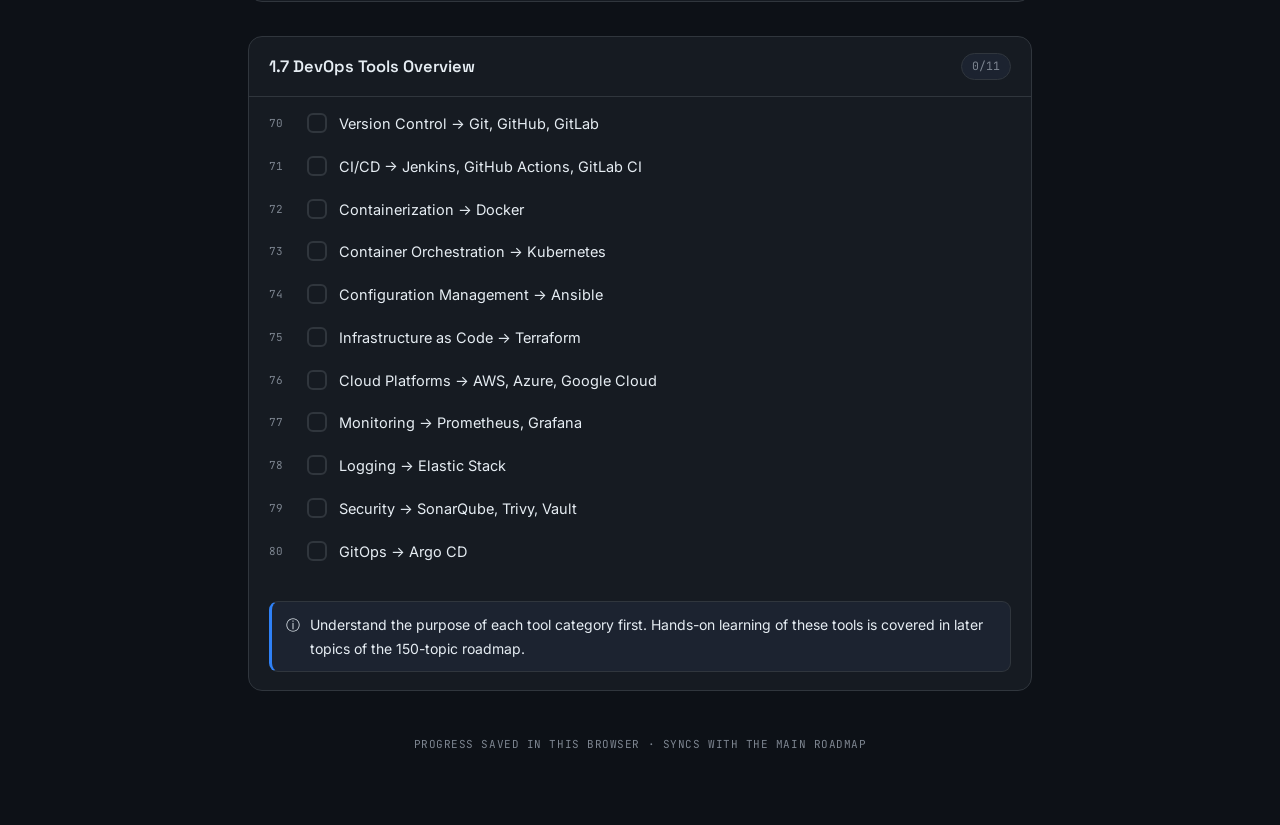
==== commit aaba582c: "Added SDLC, devops roles and Devops fun notes upto 10" ====
--- a/topics/001-devops-fundamentals/001-devops-fundamentals.html
+++ b/topics/001-devops-fundamentals/001-devops-fundamentals.html
@@ -212,40 +212,6 @@
     note: {
       type: "info",
       text: "Understand the purpose of each tool category first. Hands-on learning of these tools is covered in later topics of the 150-topic roadmap."
-    }
-  },
-  {
-    title: "1.8 Practical Case Study: Manual Deployment vs DevOps",
-    items: [
-      { t: "Scenario: releasing a web application manually" },
-      { t: "Problems with manual deployments" },
-      { t: "Risks caused by inconsistent environments" },
-      { t: "Identify tasks that can be automated" },
-      { t: "Automated build and testing" },
-      { t: "Creating a versioned artifact" },
-      { t: "Deploying the application" },
-      { t: "Verifying application health" },
-      { t: "Planning rollback and incident response" },
-      { t: "Using feedback to prevent repeated failures" }
-    ]
-  },
-  {
-    title: "1.9 Knowledge Check and Completion",
-    items: [
-      { t: "Explain DevOps in your own words" },
-      { t: "Describe the DevOps lifecycle in order" },
-      { t: "Differentiate CI, Continuous Delivery and Continuous Deployment" },
-      { t: "Explain build, artifact, deployment and release" },
-      { t: "Explain the importance of monitoring" },
-      { t: "Identify the purpose of DevOps tool categories" },
-      { t: "Complete the practical case study" },
-      { t: "Answer beginner-level DevOps interview questions" },
-      { t: "Review the topic completion checklist" }
-    ],
-    important: true,
-    note: {
-      type: "success",
-      text: "Complete this topic before proceeding to Topic 2: Software Delivery Lifecycle."
     }
   }
 ];
